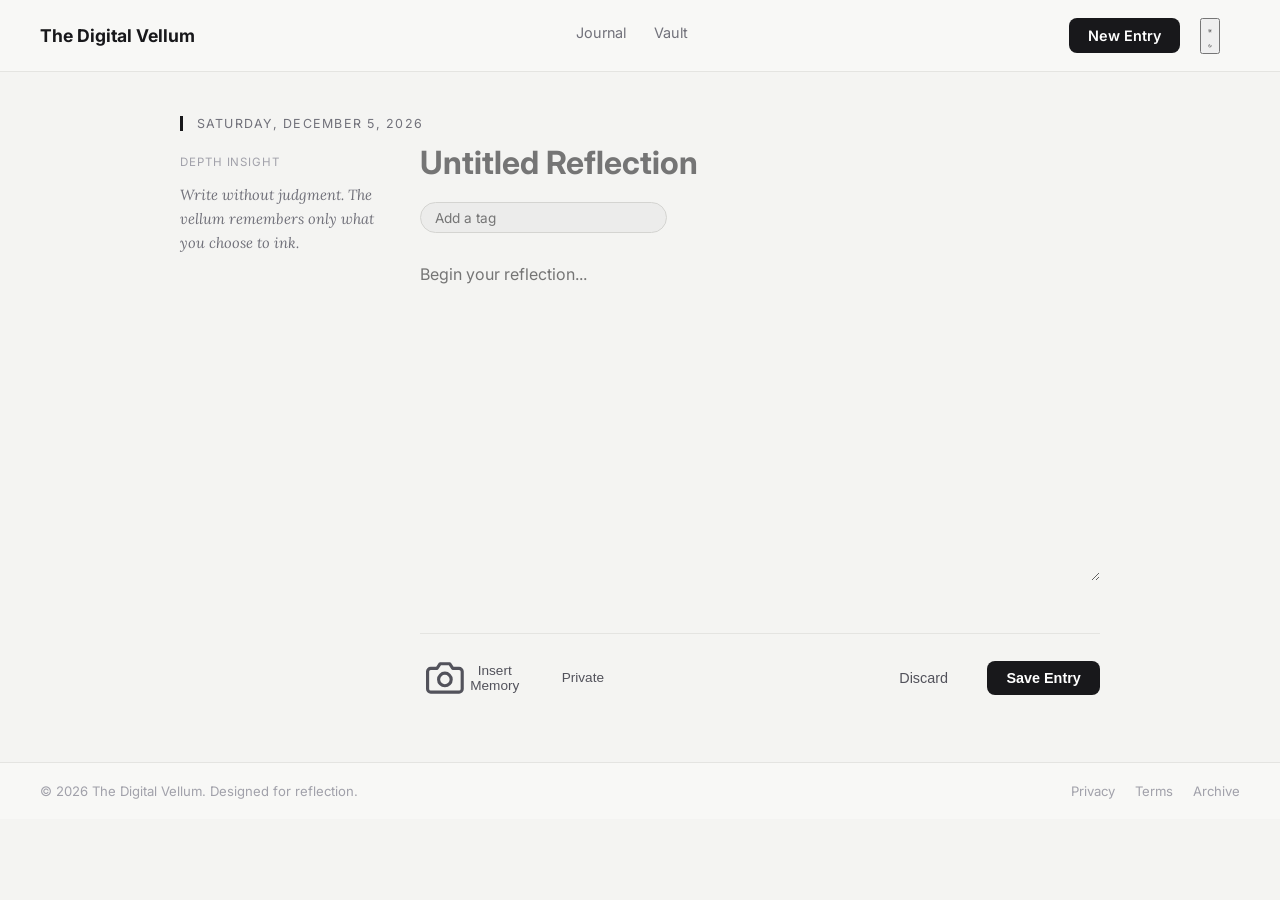
==== new-entry.html @ 57398310 "initial commity" ====
<!DOCTYPE html>
<html lang="en">
<head>
<meta charset="UTF-8">
<meta name="viewport" content="width=device-width, initial-scale=1.0">
<title>New Entry | The Digital Vellum</title>
<link rel="stylesheet" href="styles.css">
<script>
document.documentElement.setAttribute('data-theme', localStorage.getItem('theme') || (window.matchMedia('(prefers-color-scheme: dark)').matches ? 'dark' : 'light'));
</script>
</head>
<body>

<header class="site-header">
  <div class="brand">The Digital Vellum</div>
  <nav class="main-nav">
    <a href="index.html">Journal</a>
    <a href="vault.html">Vault</a>
  </nav>
  <div class="header-actions">
    <a href="new-entry.html" class="btn btn-primary">New Entry</a>
    <button type="button" class="icon-btn theme-toggle" id="theme-toggle" aria-label="Toggle dark mode">
      <svg class="sun-icon" viewBox="0 0 24 24" fill="none" stroke="currentColor" stroke-width="2" stroke-linecap="round" stroke-linejoin="round"><circle cx="12" cy="12" r="4"></circle><path d="M12 2v2M12 20v2M4.93 4.93l1.41 1.41M17.66 17.66l1.41 1.41M2 12h2M20 12h2M4.93 19.07l1.41-1.41M17.66 6.34l1.41-1.41"></path></svg>
      <svg class="moon-icon" viewBox="0 0 24 24" fill="none" stroke="currentColor" stroke-width="2" stroke-linecap="round" stroke-linejoin="round"><path d="M21 12.79A9 9 0 1 1 11.21 3 7 7 0 0 0 21 12.79z"></path></svg>
    </button>
    <a href="vault.html" class="icon-btn" aria-label="Profile">
      <svg viewBox="0 0 24 24" fill="none" stroke="currentColor" stroke-width="2" stroke-linecap="round" stroke-linejoin="round"><circle cx="12" cy="8" r="4"></circle><path d="M4 20c0-4 3.6-6 8-6s8 2 8 6"></path></svg>
    </a>
  </div>
</header>

<main>
  <p class="entry-date" id="entry-date-label">WEDNESDAY, MAY 22 2024</p>

  <form class="entry-editor" id="entry-form">
    <aside>
      <p class="depth-insight">DEPTH INSIGHT</p>
      <p class="depth-insight-quote">Write without judgment. The vellum remembers only what you choose to ink.</p>
    </aside>

    <div>
      <input type="text" class="entry-title-input" id="entry-title" placeholder="Untitled Reflection">

      <div class="entry-tag-row">
        <input type="text" class="tag-input" id="entry-tag" placeholder="Add a tag">
      </div>

      <textarea class="entry-body-input" id="entry-body" placeholder="Begin your reflection..."></textarea>

      <div class="editor-footer">
        <div class="editor-footer-left">
          <button type="button" class="editor-tool">
            <svg viewBox="0 0 24 24" fill="none" stroke="currentColor" stroke-width="2" stroke-linecap="round" stroke-linejoin="round"><path d="M23 19a2 2 0 0 1-2 2H3a2 2 0 0 1-2-2V8a2 2 0 0 1 2-2h4l2-3h6l2 3h4a2 2 0 0 1 2 2z"></path><circle cx="12" cy="13" r="4"></circle></svg>
            Insert Memory
          </button>
          <button type="button" class="editor-tool" id="private-toggle">
            <svg viewBox="0 0 24 24" fill="none" stroke="currentColor" stroke-width="2" stroke-linecap="round" stroke-linejoin="round"><rect x="3" y="11" width="18" height="11" rx="2"></rect><path d="M7 11V7a5 5 0 0 1 10 0v4"></path></svg>
            Private
          </button>
        </div>
        <div class="editor-footer-right">
          <button type="button" class="btn btn-ghost" id="discard-btn">Discard</button>
          <button type="submit" class="btn btn-primary">Save Entry</button>
        </div>
      </div>
    </div>
  </form>
</main>

<footer class="site-footer">
  <span>&copy; 2026 The Digital Vellum. Designed for reflection.</span>
  <div class="footer-links">
    <a href="#">Privacy</a>
    <a href="#">Terms</a>
    <a href="vault.html">Archive</a>
  </div>
</footer>

<script src="storage.js"></script>
<script src="entry.js"></script>
<script src="theme.js"></script>
</body>
</html>
---- styles.css ----
@import url('https://fonts.googleapis.com/css2?family=Inter:wght@400;500;600;700&family=Lora:ital@1&display=swap');

* {
  box-sizing: border-box;
}

body {
  margin: 0;
  font-family: 'Inter', system-ui, sans-serif;
  background-color: #f4f4f2;
  color: #18181b;
}

a {
  color: inherit;
  text-decoration: none;
}

.site-header {
  display: flex;
  align-items: center;
  justify-content: space-between;
  padding: 1.1rem 2.5rem;
  background-color: #f8f8f6;
  border-bottom: 1px solid #e4e4e1;
}

.brand {
  font-size: 1.1rem;
  font-weight: 700;
}

.main-nav {
  display: flex;
  gap: 1.75rem;
  align-items: center;
}

.main-nav a {
  font-size: 0.9rem;
  color: #71717a;
  padding-bottom: 0.35rem;
}

.main-nav a.active {
  color: #18181b;
  font-weight: 600;
  border-bottom: 2px solid #18181b;
}

.header-actions {
  display: flex;
  align-items: center;
  gap: 1.25rem;
}

.btn {
  display: inline-flex;
  align-items: center;
  justify-content: center;
  padding: 0.55rem 1.2rem;
  border-radius: 8px;
  font-size: 0.9rem;
  font-weight: 600;
  border: none;
  cursor: pointer;
}

.btn-primary {
  background-color: #18181b;
  color: #ffffff;
}

.btn-primary:hover {
  background-color: #313135;
}

.btn-ghost {
  background-color: transparent;
  color: #52525b;
  font-weight: 500;
}

.profile-icon {
  width: 34px;
  height: 34px;
  border-radius: 50%;
  border: 1px solid #d4d4d1;
  display: flex;
  align-items: center;
  justify-content: center;
  color: #71717a;
}

main {
  max-width: 1000px;
  margin: 0 auto;
  padding: 2.75rem 2.5rem 4rem;
}

.page-heading h1 {
  font-size: 2.25rem;
  margin: 0 0 0.6rem;
}

.page-heading p {
  color: #71717a;
  max-width: 560px;
  line-height: 1.5;
  margin: 0 0 2.25rem;
}

.entry-grid {
  display: grid;
  grid-template-columns: repeat(3, 1fr);
  grid-auto-rows: minmax(150px, auto);
  gap: 1.25rem;
}

.card {
  background-color: #ffffff;
  border: 1px solid #e4e4e1;
  border-radius: 14px;
  padding: 1.5rem;
  display: flex;
  flex-direction: column;
  gap: 0.65rem;
}

.card.featured {
  grid-column: span 2;
  grid-row: span 2;
  justify-content: center;
}

.card.alt {
  background-color: #ececeb;
}

.card-date {
  font-size: 0.72rem;
  letter-spacing: 0.08em;
  text-transform: uppercase;
  color: #71717a;
}

.card-title {
  font-size: 1.05rem;
  font-weight: 700;
  margin: 0;
}

.card.featured .card-title {
  font-size: 1.5rem;
}

.card-excerpt {
  font-size: 0.9rem;
  color: #52525b;
  line-height: 1.5;
}

.card-tags {
  display: flex;
  gap: 0.4rem;
  flex-wrap: wrap;
  margin-top: auto;
}

.tag {
  font-size: 0.72rem;
  background-color: #ececeb;
  color: #52525b;
  padding: 0.2rem 0.6rem;
  border-radius: 999px;
}

.card.alt .tag {
  background-color: #dedede;
}

.empty-state {
  border: 1px dashed #d4d4d1;
  border-radius: 14px;
  padding: 3rem 1.5rem;
  text-align: center;
  grid-column: 1 / -1;
}

.empty-state .icon {
  width: 46px;
  height: 46px;
  border-radius: 12px;
  background-color: #ececeb;
  display: flex;
  align-items: center;
  justify-content: center;
  margin: 0 auto 1rem;
  color: #52525b;
}

.empty-state h3 {
  margin: 0 0 0.3rem;
}

.empty-state p {
  color: #71717a;
  margin: 0 0 0.75rem;
}

.empty-state a {
  font-weight: 600;
  text-decoration: underline;
}

.vault-list {
  display: flex;
  flex-direction: column;
  gap: 1rem;
}

.vault-row {
  background-color: #ffffff;
  border: 1px solid #e4e4e1;
  border-radius: 12px;
  padding: 1.4rem 1.6rem;
  display: flex;
  flex-direction: column;
  gap: 0.5rem;
}

.vault-row-top {
  display: flex;
  align-items: center;
  gap: 0.75rem;
}

.vault-date {
  font-size: 0.72rem;
  letter-spacing: 0.08em;
  text-transform: uppercase;
  color: #71717a;
}

.vault-title {
  font-size: 1.2rem;
  font-weight: 700;
  margin: 0;
}

.vault-body {
  color: #52525b;
  line-height: 1.55;
  margin: 0;
}

.entry-editor {
  display: grid;
  grid-template-columns: 200px 1fr;
  gap: 2.5rem;
  align-items: start;
}

.entry-date {
  font-size: 0.78rem;
  letter-spacing: 0.1em;
  text-transform: uppercase;
  color: #71717a;
  border-left: 3px solid #18181b;
  padding-left: 0.85rem;
  margin: 0 0 0.75rem;
}

.entry-title-input {
  border: none;
  background: transparent;
  font-family: 'Inter', system-ui, sans-serif;
  font-size: 2rem;
  font-weight: 700;
  width: 100%;
  padding: 0;
  margin-bottom: 1.25rem;
}

.entry-title-input:focus {
  outline: none;
}

.entry-tag-row {
  display: flex;
  align-items: center;
  gap: 0.6rem;
  margin-bottom: 1.75rem;
}

.tag-input {
  border: 1px solid #d4d4d1;
  background-color: #ececeb;
  border-radius: 999px;
  padding: 0.4rem 0.9rem;
  font-size: 0.85rem;
  font-family: 'Inter', system-ui, sans-serif;
}

.entry-body-input {
  width: 100%;
  min-height: 320px;
  border: none;
  background: transparent;
  resize: vertical;
  font-family: 'Inter', system-ui, sans-serif;
  font-size: 1rem;
  line-height: 1.7;
  padding: 0;
}

.entry-body-input:focus {
  outline: none;
}

.depth-insight {
  font-size: 0.72rem;
  letter-spacing: 0.08em;
  text-transform: uppercase;
  color: #a1a1aa;
  margin-bottom: 0.6rem;
}

.depth-insight-quote {
  font-family: 'Lora', serif;
  font-style: italic;
  color: #71717a;
  line-height: 1.6;
  font-size: 0.92rem;
}

.editor-footer {
  display: flex;
  align-items: center;
  justify-content: space-between;
  margin-top: 3rem;
  padding-top: 1.5rem;
  border-top: 1px solid #e4e4e1;
}

.editor-footer-left {
  display: flex;
  gap: 1.5rem;
  align-items: center;
}

.editor-tool {
  display: inline-flex;
  align-items: center;
  gap: 0.4rem;
  font-size: 0.85rem;
  color: #52525b;
  background: none;
  border: none;
  cursor: pointer;
}

.editor-tool.is-active {
  color: #18181b;
  font-weight: 600;
}

.editor-footer-right {
  display: flex;
  align-items: center;
  gap: 1.25rem;
}

.site-footer {
  display: flex;
  align-items: center;
  justify-content: space-between;
  padding: 1.25rem 2.5rem;
  background-color: #f8f8f6;
  border-top: 1px solid #e4e4e1;
  color: #a1a1aa;
  font-size: 0.82rem;
}

.footer-links {
  display: flex;
  gap: 1.25rem;
}

@media (max-width: 760px) {
  .entry-grid {
    grid-template-columns: 1fr;
  }
  .card.featured {
    grid-column: auto;
    grid-row: auto;
  }
  .entry-editor {
    grid-template-columns: 1fr;
  }
  .site-header, .site-footer {
    padding: 1rem 1.25rem;
  }
  main {
    padding: 2rem 1.25rem 3rem;
  }
}
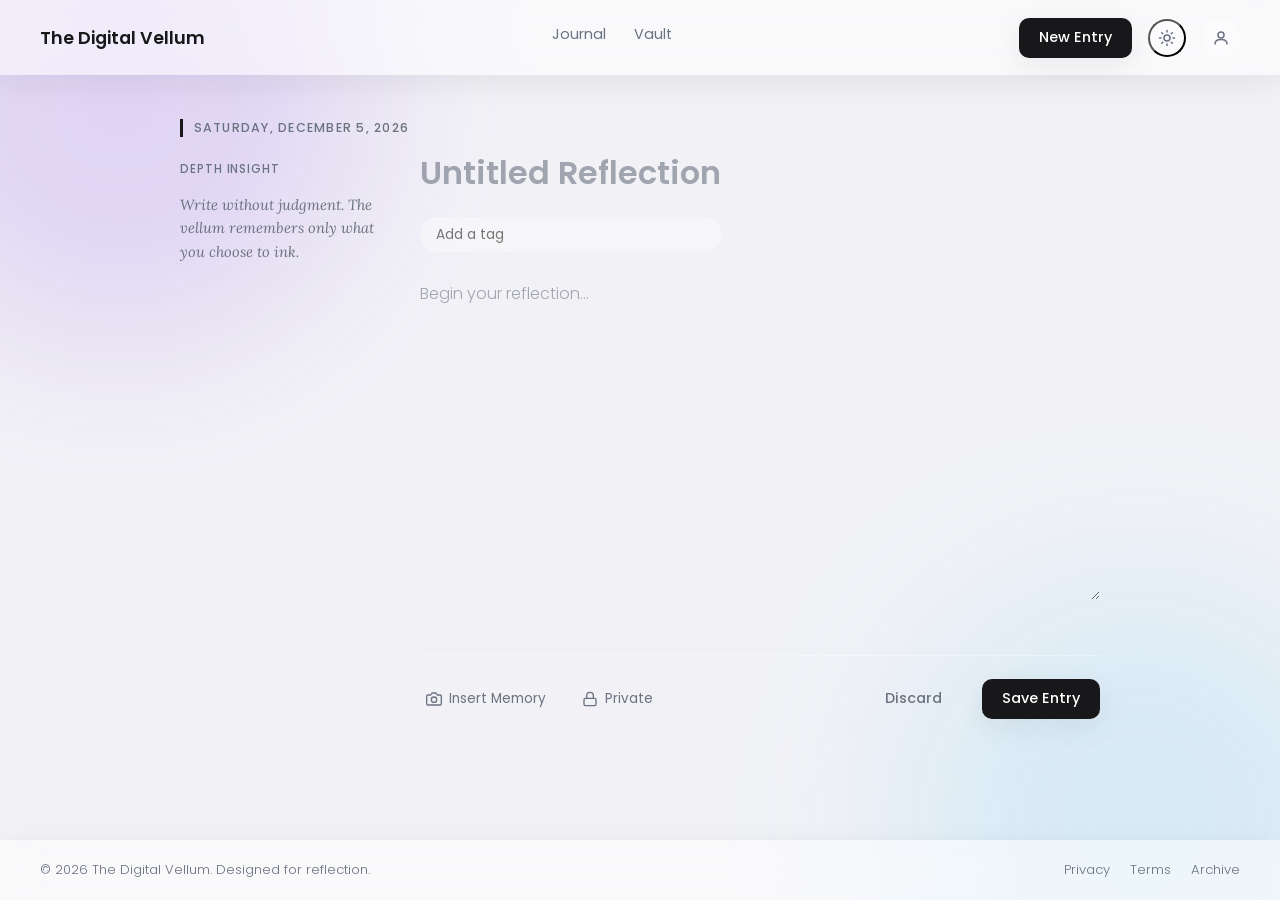
==== commit ae26c7d3: "made responsive" ====
--- a/new-entry.html
+++ b/new-entry.html
@@ -2,7 +2,7 @@
 <html lang="en">
 <head>
 <meta charset="UTF-8">
-<meta name="viewport" content="width=device-width, initial-scale=1.0">
+<meta name="viewport" content="width=device-width, initial-scale=1.0, viewport-fit=cover">
 <title>New Entry | The Digital Vellum</title>
 <link rel="stylesheet" href="styles.css">
 <script>
--- a/styles.css
+++ b/styles.css
@@ -1,14 +1,83 @@
-@import url('https://fonts.googleapis.com/css2?family=Inter:wght@400;500;600;700&family=Lora:ital@1&display=swap');
+@import url('https://fonts.googleapis.com/css2?family=Poppins:wght@300;400;500;600;700&family=Lora:ital@1&display=swap');
 
 * {
   box-sizing: border-box;
 }
 
+:root {
+  --bg: #f2f2f6;
+  --blob-1: rgba(124, 58, 237, 0.16);
+  --blob-2: rgba(56, 189, 248, 0.14);
+  --surface: rgba(255, 255, 255, 0.55);
+  --surface-solid: #ffffff;
+  --surface-alt: rgba(255, 255, 255, 0.35);
+  --text: #18181b;
+  --text-muted: #6b7280;
+  --accent: #18181b;
+  --accent-contrast: #ffffff;
+  --ring: rgba(124, 58, 237, 0.35);
+  --shadow-soft: 0 8px 30px rgba(24, 24, 27, 0.07);
+  --shadow-lift: 0 18px 40px rgba(24, 24, 27, 0.12);
+}
+
+[data-theme='dark'] {
+  --bg: #0b0b10;
+  --blob-1: rgba(124, 58, 237, 0.25);
+  --blob-2: rgba(56, 189, 248, 0.18);
+  --surface: rgba(255, 255, 255, 0.06);
+  --surface-solid: #17171c;
+  --surface-alt: rgba(255, 255, 255, 0.04);
+  --text: #f4f4f5;
+  --text-muted: #a1a1aa;
+  --accent: #f4f4f5;
+  --accent-contrast: #0b0b10;
+  --ring: rgba(124, 58, 237, 0.5);
+  --shadow-soft: 0 8px 30px rgba(0, 0, 0, 0.35);
+  --shadow-lift: 0 18px 45px rgba(0, 0, 0, 0.5);
+}
+
+html {
+  -webkit-text-size-adjust: 100%;
+}
+
+html, body {
+  height: 100%;
+}
+
 body {
   margin: 0;
-  font-family: 'Inter', system-ui, sans-serif;
-  background-color: #f4f4f2;
-  color: #18181b;
+  min-height: 100vh;
+  display: flex;
+  flex-direction: column;
+  font-family: 'Poppins', system-ui, sans-serif;
+  background-color: var(--bg);
+  color: var(--text);
+  position: relative;
+  overflow-x: hidden;
+  transition: background-color 0.3s ease, color 0.3s ease;
+}
+
+body::before,
+body::after {
+  content: '';
+  position: fixed;
+  width: 480px;
+  height: 480px;
+  border-radius: 50%;
+  filter: blur(90px);
+  z-index: -1;
+}
+
+body::before {
+  top: -140px;
+  left: -120px;
+  background: var(--blob-1);
+}
+
+body::after {
+  bottom: -160px;
+  right: -100px;
+  background: var(--blob-2);
 }
 
 a {
@@ -21,13 +90,18 @@
   align-items: center;
   justify-content: space-between;
   padding: 1.1rem 2.5rem;
-  background-color: #f8f8f6;
-  border-bottom: 1px solid #e4e4e1;
+  background-color: var(--surface);
+  backdrop-filter: blur(18px);
+  -webkit-backdrop-filter: blur(18px);
+  box-shadow: var(--shadow-soft);
+  position: sticky;
+  top: 0;
+  z-index: 10;
 }
 
 .brand {
   font-size: 1.1rem;
-  font-weight: 700;
+  font-weight: 600;
 }
 
 .main-nav {
@@ -38,76 +112,156 @@
 
 .main-nav a {
   font-size: 0.9rem;
-  color: #71717a;
+  color: var(--text-muted);
   padding-bottom: 0.35rem;
+  position: relative;
+  transition: color 0.2s ease;
+}
+
+.main-nav a::after {
+  content: '';
+  position: absolute;
+  left: 0;
+  bottom: -1px;
+  width: 100%;
+  height: 2px;
+  background: var(--text);
+  transform: scaleX(0);
+  transform-origin: left;
+  transition: transform 0.25s ease;
+}
+
+.main-nav a:hover {
+  color: var(--text);
+}
+
+.main-nav a:hover::after {
+  transform: scaleX(1);
 }
 
 .main-nav a.active {
-  color: #18181b;
+  color: var(--text);
   font-weight: 600;
-  border-bottom: 2px solid #18181b;
+}
+
+.main-nav a.active::after {
+  transform: scaleX(1);
 }
 
 .header-actions {
   display: flex;
   align-items: center;
-  gap: 1.25rem;
+  gap: 1rem;
 }
 
 .btn {
   display: inline-flex;
   align-items: center;
   justify-content: center;
-  padding: 0.55rem 1.2rem;
-  border-radius: 8px;
+  gap: 0.5rem;
+  padding: 0.6rem 1.25rem;
+  border-radius: 10px;
   font-size: 0.9rem;
-  font-weight: 600;
+  font-weight: 500;
+  font-family: 'Poppins', system-ui, sans-serif;
   border: none;
   cursor: pointer;
+  transition: transform 0.2s ease, box-shadow 0.2s ease, background-color 0.2s ease;
 }
 
 .btn-primary {
-  background-color: #18181b;
-  color: #ffffff;
+  background-color: var(--accent);
+  color: var(--accent-contrast);
+  box-shadow: var(--shadow-soft);
 }
 
 .btn-primary:hover {
-  background-color: #313135;
+  box-shadow: var(--shadow-lift);
 }
 
 .btn-ghost {
   background-color: transparent;
-  color: #52525b;
-  font-weight: 500;
-}
-
-.profile-icon {
-  width: 34px;
-  height: 34px;
+  color: var(--text-muted);
+}
+
+.btn-ghost:hover {
+  color: var(--text);
+  background-color: var(--surface-alt);
+}
+
+.icon-btn {
+  width: 38px;
+  height: 38px;
   border-radius: 50%;
-  border: 1px solid #d4d4d1;
+  background-color: var(--surface-alt);
+  color: var(--text-muted);
   display: flex;
   align-items: center;
   justify-content: center;
-  color: #71717a;
+  cursor: pointer;
+  transition: transform 0.2s ease, box-shadow 0.2s ease, color 0.2s ease;
+}
+
+.icon-btn:hover {
+  color: var(--text);
+  box-shadow: var(--shadow-soft);
+}
+
+.icon-btn svg {
+  width: 18px;
+  height: 18px;
+}
+
+.theme-toggle .sun-icon,
+.theme-toggle .moon-icon {
+  position: absolute;
+  transition: opacity 0.25s ease, transform 0.25s ease;
+}
+
+.theme-toggle {
+  position: relative;
+}
+
+[data-theme='dark'] .theme-toggle .sun-icon {
+  opacity: 0;
+  transform: scale(0.4) rotate(90deg);
+}
+
+[data-theme='dark'] .theme-toggle .moon-icon {
+  opacity: 1;
+  transform: scale(1) rotate(0deg);
+}
+
+.theme-toggle .moon-icon {
+  opacity: 0;
+  transform: scale(0.4) rotate(-90deg);
+}
+
+.theme-toggle .sun-icon {
+  opacity: 1;
+  transform: scale(1) rotate(0deg);
 }
 
 main {
+  flex: 1;
   max-width: 1000px;
   margin: 0 auto;
   padding: 2.75rem 2.5rem 4rem;
+  width: 100%;
 }
 
 .page-heading h1 {
-  font-size: 2.25rem;
+  font-size: clamp(1.65rem, 4vw + 0.5rem, 2.25rem);
+  font-weight: 600;
   margin: 0 0 0.6rem;
 }
 
 .page-heading p {
-  color: #71717a;
+  color: var(--text-muted);
   max-width: 560px;
-  line-height: 1.5;
+  line-height: 1.6;
   margin: 0 0 2.25rem;
+  font-weight: 300;
 }
 
 .entry-grid {
@@ -118,13 +272,20 @@
 }
 
 .card {
-  background-color: #ffffff;
-  border: 1px solid #e4e4e1;
-  border-radius: 14px;
+  background-color: var(--surface);
+  backdrop-filter: blur(16px);
+  -webkit-backdrop-filter: blur(16px);
+  border-radius: 18px;
   padding: 1.5rem;
   display: flex;
   flex-direction: column;
   gap: 0.65rem;
+  box-shadow: var(--shadow-soft);
+  transition: transform 0.25s ease, box-shadow 0.25s ease;
+}
+
+.card:hover {
+  box-shadow: var(--shadow-lift);
 }
 
 .card.featured {
@@ -133,21 +294,26 @@
   justify-content: center;
 }
 
-.card.alt {
-  background-color: #ececeb;
-}
-
 .card-date {
   font-size: 0.72rem;
   letter-spacing: 0.08em;
   text-transform: uppercase;
-  color: #71717a;
+  color: var(--text-muted);
+  font-weight: 500;
 }
 
 .card-title {
   font-size: 1.05rem;
-  font-weight: 700;
+  font-weight: 600;
   margin: 0;
+}
+
+.card-title,
+.card-excerpt,
+.vault-title,
+.vault-body,
+.page-heading p {
+  overflow-wrap: anywhere;
 }
 
 .card.featured .card-title {
@@ -156,8 +322,9 @@
 
 .card-excerpt {
   font-size: 0.9rem;
-  color: #52525b;
-  line-height: 1.5;
+  color: var(--text-muted);
+  line-height: 1.55;
+  font-weight: 300;
 }
 
 .card-tags {
@@ -169,48 +336,68 @@
 
 .tag {
   font-size: 0.72rem;
-  background-color: #ececeb;
-  color: #52525b;
-  padding: 0.2rem 0.6rem;
+  background-color: var(--surface-alt);
+  color: var(--text-muted);
+  padding: 0.25rem 0.7rem;
   border-radius: 999px;
-}
-
-.card.alt .tag {
-  background-color: #dedede;
+  font-weight: 500;
+  transition: background-color 0.2s ease, color 0.2s ease;
+}
+
+.tag:hover {
+  color: var(--text);
 }
 
 .empty-state {
-  border: 1px dashed #d4d4d1;
-  border-radius: 14px;
-  padding: 3rem 1.5rem;
+  background-color: var(--surface-alt);
+  border-radius: 18px;
+  padding: 3.5rem 1.5rem;
   text-align: center;
   grid-column: 1 / -1;
 }
 
 .empty-state .icon {
-  width: 46px;
-  height: 46px;
-  border-radius: 12px;
-  background-color: #ececeb;
+  width: 48px;
+  height: 48px;
+  border-radius: 14px;
+  background-color: var(--surface);
   display: flex;
   align-items: center;
   justify-content: center;
   margin: 0 auto 1rem;
-  color: #52525b;
+  color: var(--text-muted);
+  box-shadow: var(--shadow-soft);
+}
+
+.empty-state .icon svg {
+  width: 20px;
+  height: 20px;
 }
 
 .empty-state h3 {
   margin: 0 0 0.3rem;
+  font-weight: 600;
 }
 
 .empty-state p {
-  color: #71717a;
+  color: var(--text-muted);
   margin: 0 0 0.75rem;
+  font-weight: 300;
 }
 
 .empty-state a {
   font-weight: 600;
-  text-decoration: underline;
+  position: relative;
+}
+
+.empty-state a::after {
+  content: '';
+  position: absolute;
+  left: 0;
+  bottom: -2px;
+  width: 100%;
+  height: 1px;
+  background: var(--text);
 }
 
 .vault-list {
@@ -220,13 +407,20 @@
 }
 
 .vault-row {
-  background-color: #ffffff;
-  border: 1px solid #e4e4e1;
-  border-radius: 12px;
+  background-color: var(--surface);
+  backdrop-filter: blur(16px);
+  -webkit-backdrop-filter: blur(16px);
+  border-radius: 16px;
   padding: 1.4rem 1.6rem;
   display: flex;
   flex-direction: column;
   gap: 0.5rem;
+  box-shadow: var(--shadow-soft);
+  transition: transform 0.25s ease, box-shadow 0.25s ease;
+}
+
+.vault-row:hover {
+  box-shadow: var(--shadow-lift);
 }
 
 .vault-row-top {
@@ -239,19 +433,21 @@
   font-size: 0.72rem;
   letter-spacing: 0.08em;
   text-transform: uppercase;
-  color: #71717a;
+  color: var(--text-muted);
+  font-weight: 500;
 }
 
 .vault-title {
   font-size: 1.2rem;
-  font-weight: 700;
+  font-weight: 600;
   margin: 0;
 }
 
 .vault-body {
-  color: #52525b;
-  line-height: 1.55;
+  color: var(--text-muted);
+  line-height: 1.6;
   margin: 0;
+  font-weight: 300;
 }
 
 .entry-editor {
@@ -265,23 +461,30 @@
   font-size: 0.78rem;
   letter-spacing: 0.1em;
   text-transform: uppercase;
-  color: #71717a;
-  border-left: 3px solid #18181b;
+  color: var(--text-muted);
   padding-left: 0.85rem;
   margin: 0 0 0.75rem;
+  font-weight: 500;
+  box-shadow: inset 3px 0 0 var(--text);
 }
 
 .entry-title-input {
   border: none;
   background: transparent;
-  font-family: 'Inter', system-ui, sans-serif;
-  font-size: 2rem;
-  font-weight: 700;
+  font-family: 'Poppins', system-ui, sans-serif;
+  font-size: clamp(1.35rem, 4vw + 0.5rem, 2rem);
+  font-weight: 600;
+  color: var(--text);
   width: 100%;
   padding: 0;
   margin-bottom: 1.25rem;
 }
 
+.entry-title-input::placeholder {
+  color: var(--text-muted);
+  opacity: 0.6;
+}
+
 .entry-title-input:focus {
   outline: none;
 }
@@ -294,12 +497,19 @@
 }
 
 .tag-input {
-  border: 1px solid #d4d4d1;
-  background-color: #ececeb;
+  background-color: var(--surface-alt);
   border-radius: 999px;
-  padding: 0.4rem 0.9rem;
+  padding: 0.45rem 1rem;
   font-size: 0.85rem;
-  font-family: 'Inter', system-ui, sans-serif;
+  font-family: 'Poppins', system-ui, sans-serif;
+  color: var(--text);
+  border: none;
+  transition: box-shadow 0.2s ease;
+}
+
+.tag-input:focus {
+  outline: none;
+  box-shadow: 0 0 0 3px var(--ring);
 }
 
 .entry-body-input {
@@ -308,10 +518,17 @@
   border: none;
   background: transparent;
   resize: vertical;
-  font-family: 'Inter', system-ui, sans-serif;
+  font-family: 'Poppins', system-ui, sans-serif;
+  font-weight: 300;
+  color: var(--text);
   font-size: 1rem;
   line-height: 1.7;
   padding: 0;
+}
+
+.entry-body-input::placeholder {
+  color: var(--text-muted);
+  opacity: 0.6;
 }
 
 .entry-body-input:focus {
@@ -322,14 +539,15 @@
   font-size: 0.72rem;
   letter-spacing: 0.08em;
   text-transform: uppercase;
-  color: #a1a1aa;
+  color: var(--text-muted);
   margin-bottom: 0.6rem;
+  font-weight: 500;
 }
 
 .depth-insight-quote {
   font-family: 'Lora', serif;
   font-style: italic;
-  color: #71717a;
+  color: var(--text-muted);
   line-height: 1.6;
   font-size: 0.92rem;
 }
@@ -340,7 +558,7 @@
   justify-content: space-between;
   margin-top: 3rem;
   padding-top: 1.5rem;
-  border-top: 1px solid #e4e4e1;
+  box-shadow: inset 0 1px 0 var(--surface-alt);
 }
 
 .editor-footer-left {
@@ -352,16 +570,27 @@
 .editor-tool {
   display: inline-flex;
   align-items: center;
-  gap: 0.4rem;
+  gap: 0.45rem;
   font-size: 0.85rem;
-  color: #52525b;
+  font-family: 'Poppins', system-ui, sans-serif;
+  color: var(--text-muted);
   background: none;
   border: none;
   cursor: pointer;
+  transition: color 0.2s ease, transform 0.2s ease;
+}
+
+.editor-tool svg {
+  width: 16px;
+  height: 16px;
+}
+
+.editor-tool:hover {
+  color: var(--text);
 }
 
 .editor-tool.is-active {
-  color: #18181b;
+  color: var(--text);
   font-weight: 600;
 }
 
@@ -376,10 +605,13 @@
   align-items: center;
   justify-content: space-between;
   padding: 1.25rem 2.5rem;
-  background-color: #f8f8f6;
-  border-top: 1px solid #e4e4e1;
-  color: #a1a1aa;
+  background-color: var(--surface);
+  backdrop-filter: blur(18px);
+  -webkit-backdrop-filter: blur(18px);
+  box-shadow: var(--shadow-soft);
+  color: var(--text-muted);
   font-size: 0.82rem;
+  font-weight: 300;
 }
 
 .footer-links {
@@ -387,22 +619,230 @@
   gap: 1.25rem;
 }
 
-@media (max-width: 760px) {
+.footer-links a {
+  transition: color 0.2s ease;
+}
+
+.footer-links a:hover {
+  color: var(--text);
+}
+
+@media (max-width: 1024px) {
+  .site-header,
+  .site-footer {
+    padding-left: max(1.75rem, env(safe-area-inset-left));
+    padding-right: max(1.75rem, env(safe-area-inset-right));
+  }
+
+  main {
+    padding-left: max(1.75rem, env(safe-area-inset-left));
+    padding-right: max(1.75rem, env(safe-area-inset-right));
+  }
+
+  .entry-grid {
+    grid-template-columns: repeat(2, 1fr);
+  }
+
+  .card.featured {
+    grid-column: span 2;
+    grid-row: span 1;
+  }
+}
+
+@media (max-width: 768px) {
+  body::before,
+  body::after {
+    width: 320px;
+    height: 320px;
+    filter: blur(70px);
+  }
+
+  .site-header {
+    flex-wrap: wrap;
+    gap: 0.75rem 1rem;
+    padding: 0.9rem max(1.25rem, env(safe-area-inset-right)) 0.9rem max(1.25rem, env(safe-area-inset-left));
+  }
+
+  .brand {
+    flex: 1;
+    min-width: 0;
+    font-size: 1rem;
+    white-space: nowrap;
+    overflow: hidden;
+    text-overflow: ellipsis;
+  }
+
+  .main-nav {
+    order: 3;
+    width: 100%;
+    justify-content: center;
+    gap: 2rem;
+    padding-top: 0.65rem;
+    box-shadow: inset 0 1px 0 var(--surface-alt);
+  }
+
+  .header-actions {
+    gap: 0.5rem;
+  }
+
+  .header-actions .icon-btn:last-child {
+    display: none;
+  }
+
+  main {
+    padding: 2rem max(1.25rem, env(safe-area-inset-right)) 3rem max(1.25rem, env(safe-area-inset-left));
+  }
+
+  .page-heading p {
+    max-width: none;
+  }
+
   .entry-grid {
     grid-template-columns: 1fr;
-  }
+    gap: 1rem;
+  }
+
   .card.featured {
     grid-column: auto;
     grid-row: auto;
   }
+
+  .card.featured .card-title {
+    font-size: 1.25rem;
+  }
+
   .entry-editor {
     grid-template-columns: 1fr;
-  }
-  .site-header, .site-footer {
-    padding: 1rem 1.25rem;
-  }
-  main {
-    padding: 2rem 1.25rem 3rem;
-  }
-}
-
+    gap: 1.5rem;
+  }
+
+  .entry-date {
+    padding-left: 0.75rem;
+    margin-bottom: 0.5rem;
+  }
+
+  .entry-tag-row {
+    flex-wrap: wrap;
+  }
+
+  .tag-input {
+    flex: 1;
+    min-width: 0;
+  }
+
+  .editor-footer {
+    flex-direction: column;
+    align-items: stretch;
+    gap: 1.25rem;
+    margin-top: 2rem;
+  }
+
+  .editor-footer-left {
+    justify-content: center;
+    flex-wrap: wrap;
+    gap: 1rem;
+  }
+
+  .editor-footer-right {
+    width: 100%;
+    justify-content: stretch;
+    gap: 0.75rem;
+  }
+
+  .editor-footer-right .btn {
+    flex: 1;
+    min-width: 0;
+  }
+
+  .vault-row {
+    padding: 1.15rem 1.25rem;
+  }
+
+  .vault-title {
+    font-size: 1.05rem;
+  }
+
+  .site-footer {
+    flex-direction: column;
+    align-items: center;
+    gap: 0.75rem;
+    text-align: center;
+    padding: 1.25rem max(1.25rem, env(safe-area-inset-right)) max(1.25rem, env(safe-area-inset-bottom)) max(1.25rem, env(safe-area-inset-left));
+  }
+
+  .footer-links {
+    flex-wrap: wrap;
+    justify-content: center;
+  }
+}
+
+@media (max-width: 480px) {
+  .site-header {
+    padding-top: max(0.75rem, env(safe-area-inset-top));
+  }
+
+  .header-actions .btn-primary {
+    width: 38px;
+    height: 38px;
+    padding: 0;
+    border-radius: 50%;
+    font-size: 0;
+    line-height: 0;
+  }
+
+  .header-actions .btn-primary::before {
+    content: '+';
+    font-size: 1.3rem;
+    font-weight: 600;
+    line-height: 1;
+  }
+
+  .card {
+    padding: 1.25rem;
+  }
+
+  .empty-state {
+    padding: 2.5rem 1rem;
+  }
+
+  .editor-tool {
+    font-size: 0.8rem;
+  }
+}
+
+@media (hover: hover) {
+  .card:hover {
+    transform: translateY(-6px);
+    box-shadow: var(--shadow-lift);
+  }
+
+  .vault-row:hover {
+    transform: translateY(-4px);
+    box-shadow: var(--shadow-lift);
+  }
+
+  .btn-primary:hover {
+    transform: translateY(-2px);
+    box-shadow: var(--shadow-lift);
+  }
+
+  .icon-btn:hover {
+    color: var(--text);
+    transform: translateY(-2px) rotate(6deg);
+    box-shadow: var(--shadow-soft);
+  }
+
+  .editor-tool:hover {
+    color: var(--text);
+    transform: translateY(-1px);
+  }
+}
+
+@media (hover: none) {
+  .card:hover,
+  .vault-row:hover,
+  .btn-primary:hover,
+  .icon-btn:hover {
+    transform: none;
+  }
+}
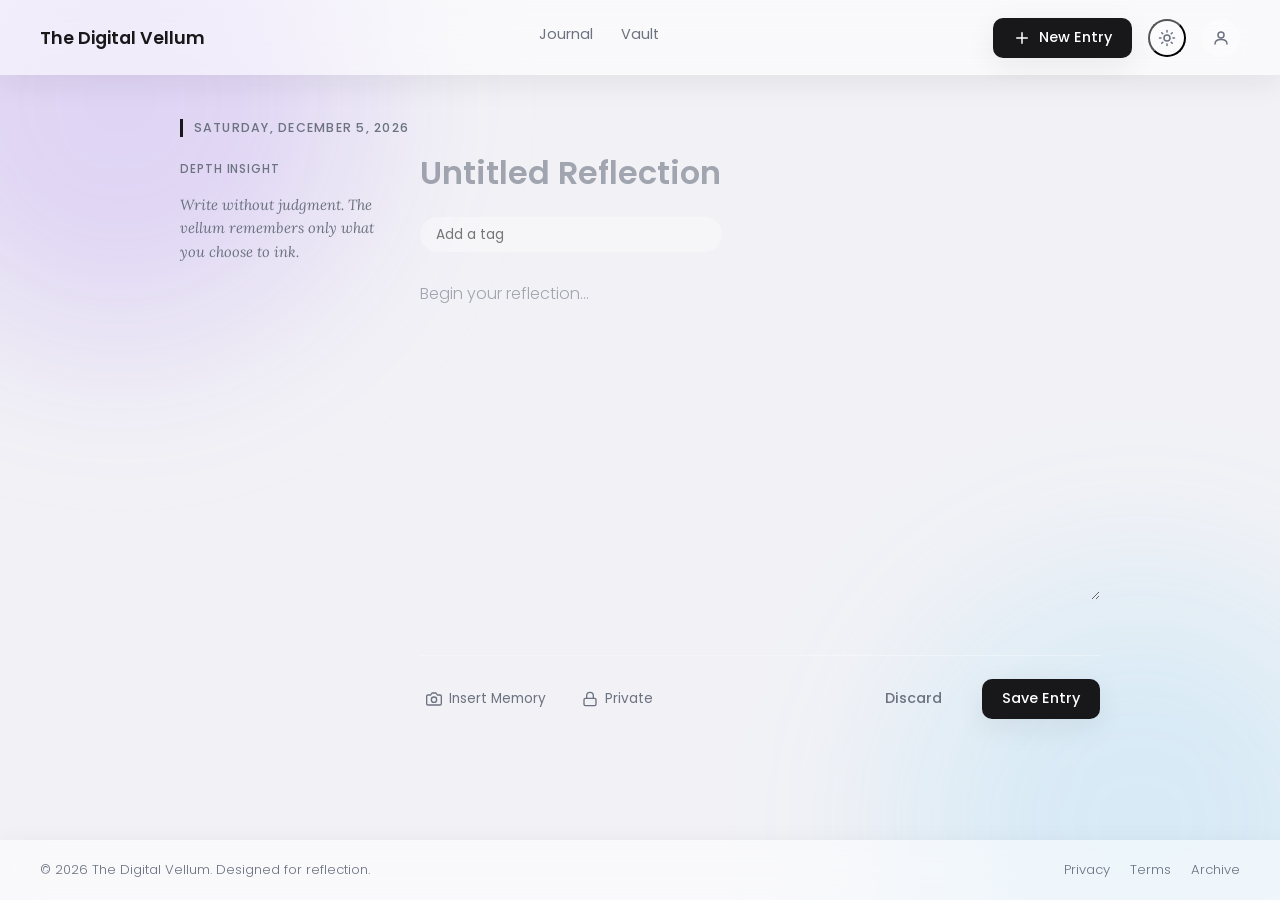
==== commit d578c425: "minor fixes" ====
--- a/new-entry.html
+++ b/new-entry.html
@@ -2,7 +2,7 @@
 <html lang="en">
 <head>
 <meta charset="UTF-8">
-<meta name="viewport" content="width=device-width, initial-scale=1.0, viewport-fit=cover">
+<meta name="viewport" content="width=device-width, initial-scale=1.0">
 <title>New Entry | The Digital Vellum</title>
 <link rel="stylesheet" href="styles.css">
 <script>
@@ -13,12 +13,15 @@
 
 <header class="site-header">
   <div class="brand">The Digital Vellum</div>
-  <nav class="main-nav">
+  <nav class="main-nav" id="main-nav">
     <a href="index.html">Journal</a>
     <a href="vault.html">Vault</a>
   </nav>
   <div class="header-actions">
-    <a href="new-entry.html" class="btn btn-primary">New Entry</a>
+    <a href="new-entry.html" class="btn btn-primary" aria-label="New Entry">
+      <svg class="btn-icon" viewBox="0 0 24 24" fill="none" stroke="currentColor" stroke-width="2" stroke-linecap="round" stroke-linejoin="round"><path d="M12 5v14M5 12h14"></path></svg>
+      <span>New Entry</span>
+    </a>
     <button type="button" class="icon-btn theme-toggle" id="theme-toggle" aria-label="Toggle dark mode">
       <svg class="sun-icon" viewBox="0 0 24 24" fill="none" stroke="currentColor" stroke-width="2" stroke-linecap="round" stroke-linejoin="round"><circle cx="12" cy="12" r="4"></circle><path d="M12 2v2M12 20v2M4.93 4.93l1.41 1.41M17.66 17.66l1.41 1.41M2 12h2M20 12h2M4.93 19.07l1.41-1.41M17.66 6.34l1.41-1.41"></path></svg>
       <svg class="moon-icon" viewBox="0 0 24 24" fill="none" stroke="currentColor" stroke-width="2" stroke-linecap="round" stroke-linejoin="round"><path d="M21 12.79A9 9 0 1 1 11.21 3 7 7 0 0 0 21 12.79z"></path></svg>
@@ -26,6 +29,10 @@
     <a href="vault.html" class="icon-btn" aria-label="Profile">
       <svg viewBox="0 0 24 24" fill="none" stroke="currentColor" stroke-width="2" stroke-linecap="round" stroke-linejoin="round"><circle cx="12" cy="8" r="4"></circle><path d="M4 20c0-4 3.6-6 8-6s8 2 8 6"></path></svg>
     </a>
+    <button type="button" class="icon-btn nav-toggle" id="nav-toggle" aria-label="Open menu" aria-expanded="false" aria-controls="main-nav">
+      <svg class="menu-icon" viewBox="0 0 24 24" fill="none" stroke="currentColor" stroke-width="2" stroke-linecap="round" stroke-linejoin="round"><path d="M4 6h16M4 12h16M4 18h16"></path></svg>
+      <svg class="close-icon" viewBox="0 0 24 24" fill="none" stroke="currentColor" stroke-width="2" stroke-linecap="round" stroke-linejoin="round"><path d="M18 6L6 18M6 6l12 12"></path></svg>
+    </button>
   </div>
 </header>
 
--- a/styles.css
+++ b/styles.css
@@ -176,6 +176,7 @@
 }
 
 .btn-primary:hover {
+  transform: translateY(-2px);
   box-shadow: var(--shadow-lift);
 }
 
@@ -204,6 +205,7 @@
 
 .icon-btn:hover {
   color: var(--text);
+  transform: translateY(-2px) rotate(6deg);
   box-shadow: var(--shadow-soft);
 }
 
@@ -251,7 +253,7 @@
 }
 
 .page-heading h1 {
-  font-size: clamp(1.65rem, 4vw + 0.5rem, 2.25rem);
+  font-size: 2.25rem;
   font-weight: 600;
   margin: 0 0 0.6rem;
 }
@@ -285,6 +287,7 @@
 }
 
 .card:hover {
+  transform: translateY(-6px);
   box-shadow: var(--shadow-lift);
 }
 
@@ -306,14 +309,6 @@
   font-size: 1.05rem;
   font-weight: 600;
   margin: 0;
-}
-
-.card-title,
-.card-excerpt,
-.vault-title,
-.vault-body,
-.page-heading p {
-  overflow-wrap: anywhere;
 }
 
 .card.featured .card-title {
@@ -420,6 +415,7 @@
 }
 
 .vault-row:hover {
+  transform: translateY(-4px);
   box-shadow: var(--shadow-lift);
 }
 
@@ -472,7 +468,7 @@
   border: none;
   background: transparent;
   font-family: 'Poppins', system-ui, sans-serif;
-  font-size: clamp(1.35rem, 4vw + 0.5rem, 2rem);
+  font-size: 2rem;
   font-weight: 600;
   color: var(--text);
   width: 100%;
@@ -587,6 +583,7 @@
 
 .editor-tool:hover {
   color: var(--text);
+  transform: translateY(-1px);
 }
 
 .editor-tool.is-active {
@@ -627,18 +624,30 @@
   color: var(--text);
 }
 
+/* ── Mobile nav toggle (hidden on desktop) ── */
+.nav-toggle {
+  display: none;
+}
+
+.nav-toggle svg {
+  width: 20px;
+  height: 20px;
+}
+
+.nav-toggle .close-icon {
+  display: none;
+}
+
+.site-header.nav-open .nav-toggle .menu-icon {
+  display: none;
+}
+
+.site-header.nav-open .nav-toggle .close-icon {
+  display: block;
+}
+
+/* ── Tablet ── */
 @media (max-width: 1024px) {
-  .site-header,
-  .site-footer {
-    padding-left: max(1.75rem, env(safe-area-inset-left));
-    padding-right: max(1.75rem, env(safe-area-inset-right));
-  }
-
-  main {
-    padding-left: max(1.75rem, env(safe-area-inset-left));
-    padding-right: max(1.75rem, env(safe-area-inset-right));
-  }
-
   .entry-grid {
     grid-template-columns: repeat(2, 1fr);
   }
@@ -649,52 +658,79 @@
   }
 }
 
+/* ── Mobile & small tablet ── */
 @media (max-width: 768px) {
   body::before,
   body::after {
-    width: 320px;
-    height: 320px;
-    filter: blur(70px);
+    width: 280px;
+    height: 280px;
   }
 
   .site-header {
     flex-wrap: wrap;
-    gap: 0.75rem 1rem;
-    padding: 0.9rem max(1.25rem, env(safe-area-inset-right)) 0.9rem max(1.25rem, env(safe-area-inset-left));
+    padding: 0.85rem max(1rem, env(safe-area-inset-right)) 0.85rem max(1rem, env(safe-area-inset-left));
+    gap: 0;
   }
 
   .brand {
+    font-size: 1rem;
     flex: 1;
     min-width: 0;
-    font-size: 1rem;
     white-space: nowrap;
     overflow: hidden;
     text-overflow: ellipsis;
   }
 
+  .nav-toggle {
+    display: flex;
+  }
+
   .main-nav {
+    display: none;
+    flex-direction: column;
+    align-items: stretch;
+    gap: 0;
+    width: 100%;
     order: 3;
-    width: 100%;
-    justify-content: center;
-    gap: 2rem;
-    padding-top: 0.65rem;
-    box-shadow: inset 0 1px 0 var(--surface-alt);
+    padding: 0.5rem 0 0.75rem;
+    border-top: 1px solid var(--surface-alt);
+    margin-top: 0.75rem;
+  }
+
+  .site-header.nav-open .main-nav {
+    display: flex;
+  }
+
+  .main-nav a {
+    padding: 0.75rem 0.25rem;
+    font-size: 1rem;
+  }
+
+  .main-nav a::after {
+    display: none;
   }
 
   .header-actions {
     gap: 0.5rem;
-  }
-
-  .header-actions .icon-btn:last-child {
-    display: none;
+    flex-shrink: 0;
+  }
+
+  .header-actions .btn-primary {
+    padding: 0.55rem 0.85rem;
+    font-size: 0.82rem;
   }
 
   main {
-    padding: 2rem max(1.25rem, env(safe-area-inset-right)) 3rem max(1.25rem, env(safe-area-inset-left));
+    padding: 1.75rem max(1rem, env(safe-area-inset-right)) 2.5rem max(1rem, env(safe-area-inset-left));
+  }
+
+  .page-heading h1 {
+    font-size: 1.75rem;
   }
 
   .page-heading p {
-    max-width: none;
+    font-size: 0.95rem;
+    margin-bottom: 1.75rem;
   }
 
   .entry-grid {
@@ -711,23 +747,34 @@
     font-size: 1.25rem;
   }
 
+  .card {
+    padding: 1.25rem;
+  }
+
+  .vault-row {
+    padding: 1.15rem 1.25rem;
+  }
+
+  .vault-title {
+    font-size: 1.05rem;
+  }
+
   .entry-editor {
     grid-template-columns: 1fr;
     gap: 1.5rem;
   }
 
-  .entry-date {
-    padding-left: 0.75rem;
-    margin-bottom: 0.5rem;
-  }
-
-  .entry-tag-row {
-    flex-wrap: wrap;
+  .entry-title-input {
+    font-size: 1.5rem;
+  }
+
+  .entry-body-input {
+    min-height: 240px;
+    font-size: 1rem;
   }
 
   .tag-input {
-    flex: 1;
-    min-width: 0;
+    font-size: 16px;
   }
 
   .editor-footer {
@@ -738,28 +785,18 @@
   }
 
   .editor-footer-left {
-    justify-content: center;
     flex-wrap: wrap;
     gap: 1rem;
+    justify-content: flex-start;
   }
 
   .editor-footer-right {
+    flex-direction: column-reverse;
+    gap: 0.75rem;
+  }
+
+  .editor-footer-right .btn {
     width: 100%;
-    justify-content: stretch;
-    gap: 0.75rem;
-  }
-
-  .editor-footer-right .btn {
-    flex: 1;
-    min-width: 0;
-  }
-
-  .vault-row {
-    padding: 1.15rem 1.25rem;
-  }
-
-  .vault-title {
-    font-size: 1.05rem;
   }
 
   .site-footer {
@@ -767,18 +804,20 @@
     align-items: center;
     gap: 0.75rem;
     text-align: center;
-    padding: 1.25rem max(1.25rem, env(safe-area-inset-right)) max(1.25rem, env(safe-area-inset-bottom)) max(1.25rem, env(safe-area-inset-left));
+    padding: 1rem max(1rem, env(safe-area-inset-right)) max(1rem, env(safe-area-inset-bottom)) max(1rem, env(safe-area-inset-left));
   }
 
   .footer-links {
     flex-wrap: wrap;
     justify-content: center;
-  }
-}
-
-@media (max-width: 480px) {
-  .site-header {
-    padding-top: max(0.75rem, env(safe-area-inset-top));
+    gap: 1rem;
+  }
+}
+
+/* ── Small phones ── */
+@media (max-width: 400px) {
+  .header-actions .btn-primary span {
+    display: none;
   }
 
   .header-actions .btn-primary {
@@ -786,63 +825,15 @@
     height: 38px;
     padding: 0;
     border-radius: 50%;
-    font-size: 0;
-    line-height: 0;
-  }
-
-  .header-actions .btn-primary::before {
-    content: '+';
-    font-size: 1.3rem;
-    font-weight: 600;
-    line-height: 1;
-  }
-
-  .card {
-    padding: 1.25rem;
-  }
-
-  .empty-state {
-    padding: 2.5rem 1rem;
-  }
-
-  .editor-tool {
-    font-size: 0.8rem;
-  }
-}
-
-@media (hover: hover) {
-  .card:hover {
-    transform: translateY(-6px);
-    box-shadow: var(--shadow-lift);
-  }
-
-  .vault-row:hover {
-    transform: translateY(-4px);
-    box-shadow: var(--shadow-lift);
-  }
-
-  .btn-primary:hover {
-    transform: translateY(-2px);
-    box-shadow: var(--shadow-lift);
-  }
-
-  .icon-btn:hover {
-    color: var(--text);
-    transform: translateY(-2px) rotate(6deg);
-    box-shadow: var(--shadow-soft);
-  }
-
-  .editor-tool:hover {
-    color: var(--text);
-    transform: translateY(-1px);
-  }
-}
-
-@media (hover: none) {
-  .card:hover,
-  .vault-row:hover,
-  .btn-primary:hover,
-  .icon-btn:hover {
-    transform: none;
-  }
-}
+  }
+
+  .page-heading h1 {
+    font-size: 1.5rem;
+  }
+}
+
+.header-actions .btn-primary svg.btn-icon {
+  width: 18px;
+  height: 18px;
+  flex-shrink: 0;
+}
